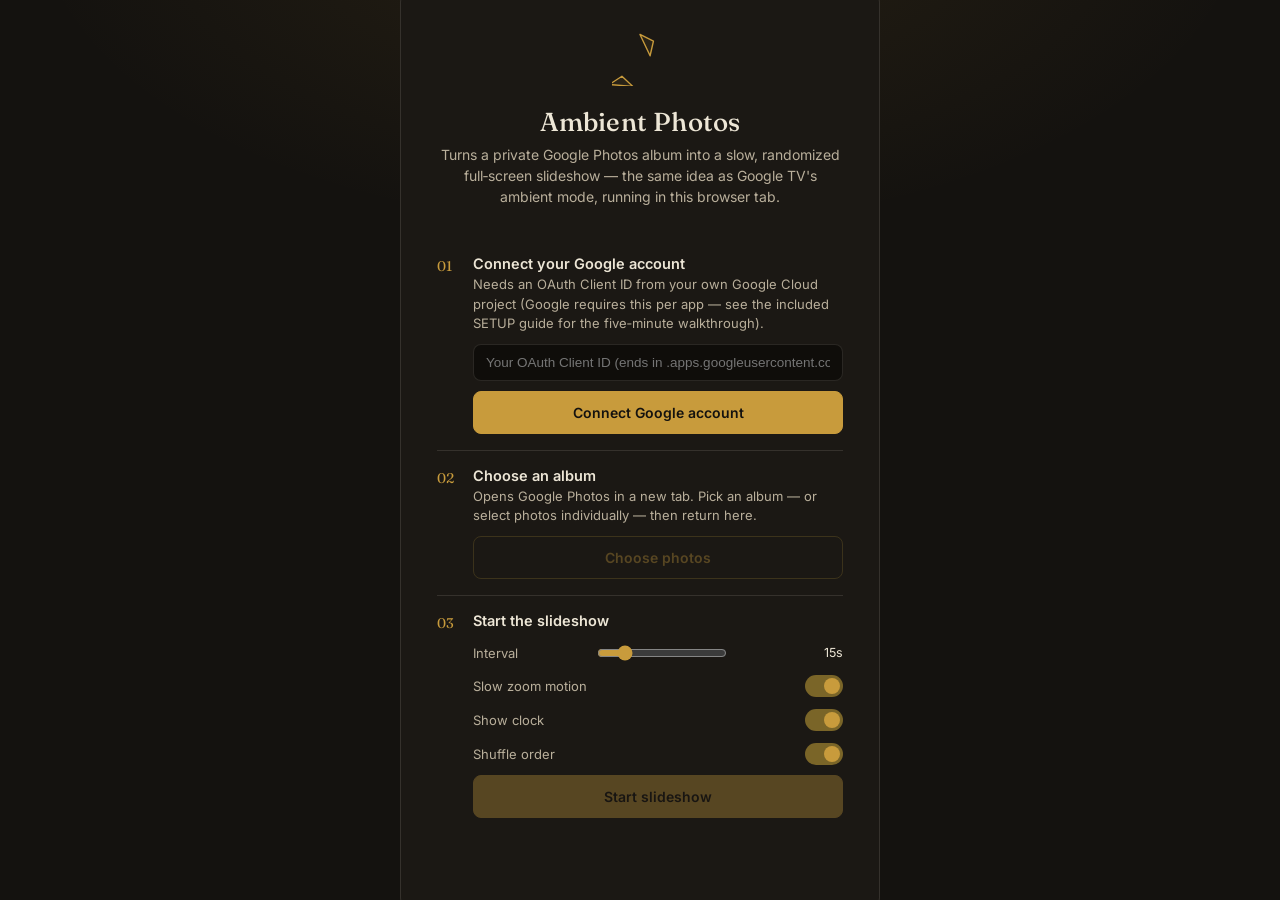
==== projects/ambient-photos.html @ 4c8a3bf1 "add ambient photos app" ====
<!DOCTYPE html>
<html lang="en">
<head>
<meta charset="UTF-8">
<meta name="viewport" content="width=device-width, initial-scale=1.0">
<title>Ambient Photos</title>
<link rel="preconnect" href="https://fonts.googleapis.com">
<link rel="preconnect" href="https://fonts.gstatic.com" crossorigin>
<link href="https://fonts.googleapis.com/css2?family=Fraunces:opsz,wght@9..144,400;9..144,500;9..144,600&family=Inter:wght@400;500;600&display=swap" rel="stylesheet">
<script src="https://accounts.google.com/gsi/client" async defer></script>
<style>
  :root{
    --ink: #EDE6D6;
    --ink-dim: #B9AF9B;
    --charcoal: #14120F;
    --charcoal-2: #1B1814;
    --amber: #C89B3C;
    --amber-dim: #7A6528;
    --line: rgba(237,230,214,0.12);
    --radius: 14px;
    --serif: 'Fraunces', Georgia, serif;
    --sans: 'Inter', -apple-system, sans-serif;
  }
  *{box-sizing:border-box;}
  html,body{
    margin:0; padding:0; width:100%; height:100%;
    background:#000; color:var(--ink); font-family:var(--sans);
    overflow:hidden;
  }
  button{font-family:var(--sans);}

  /* ---------- Setup screen ---------- */
  #setup{
    position:fixed; inset:0;
    background:
      radial-gradient(ellipse 80% 60% at 50% -10%, rgba(200,155,60,0.10), transparent 60%),
      var(--charcoal);
    display:flex; align-items:center; justify-content:center;
    padding:32px; overflow-y:auto;
  }
  .panel{
    width:100%; max-width:480px;
    background:var(--charcoal-2);
    border:1px solid var(--line);
    border-radius:var(--radius);
    padding:40px 36px 32px;
    position:relative;
  }
  .aperture{
    width:56px; height:56px; margin:0 auto 20px;
    display:block;
  }
  .aperture path{
    transform-origin:center;
    transition: transform 900ms cubic-bezier(.2,.8,.2,1), opacity 900ms;
  }
  .panel h1{
    font-family:var(--serif); font-weight:500; font-size:26px;
    text-align:center; margin:0 0 6px; letter-spacing:0.2px;
  }
  .panel .sub{
    text-align:center; color:var(--ink-dim); font-size:14px;
    margin:0 0 32px; line-height:1.5;
  }
  .steps{
    display:flex; flex-direction:column; gap:0;
    margin-bottom:28px;
  }
  .step{
    display:flex; gap:16px; padding:16px 0;
    border-top:1px solid var(--line);
  }
  .step:first-child{border-top:none;}
  .step-num{
    font-family:var(--serif); font-size:14px; color:var(--amber);
    width:20px; flex:none; padding-top:2px;
  }
  .step-body{flex:1; min-width:0;}
  .step-title{font-size:14.5px; font-weight:600; margin-bottom:3px;}
  .step-desc{font-size:13px; color:var(--ink-dim); line-height:1.5;}
  .step-desc a{color:var(--amber); text-decoration:none; border-bottom:1px solid var(--amber-dim);}
  .step.done .step-num{color:#7DBE8C;}
  .step.done .step-title::after{content:" — done"; font-weight:400; color:#7DBE8C; font-size:12px;}

  input[type=text]{
    width:100%; background:#0F0D0A; border:1px solid var(--line);
    border-radius:8px; padding:10px 12px; color:var(--ink);
    font-size:13.5px; margin-top:10px; outline:none;
  }
  input[type=text]:focus{border-color:var(--amber-dim);}

  .btn{
    width:100%; padding:12px 16px; border-radius:8px; border:1px solid var(--amber-dim);
    background:transparent; color:var(--amber); font-size:14px; font-weight:600;
    cursor:pointer; transition:background 150ms, color 150ms; margin-top:10px;
  }
  .btn:hover{background:rgba(200,155,60,0.10);}
  .btn.primary{background:var(--amber); color:#14120F; border-color:var(--amber);}
  .btn.primary:hover{background:#DBAE4F;}
  .btn:disabled{opacity:0.35; cursor:not-allowed;}

  .row{display:flex; align-items:center; justify-content:space-between; gap:12px; margin-top:14px;}
  .row label{font-size:13px; color:var(--ink-dim);}
  .row input[type=range]{width:130px; accent-color:var(--amber);}
  .row .val{font-size:12.5px; color:var(--ink); width:38px; text-align:right;}
  .toggle-row{display:flex; align-items:center; justify-content:space-between; margin-top:12px;}
  .toggle-row label{font-size:13px; color:var(--ink-dim);}
  .switch{position:relative; width:38px; height:22px; flex:none;}
  .switch input{opacity:0; width:0; height:0;}
  .slider-pill{position:absolute; inset:0; background:#39352C; border-radius:999px; cursor:pointer; transition:background 150ms;}
  .slider-pill::before{content:""; position:absolute; width:16px; height:16px; left:3px; top:3px; background:var(--ink); border-radius:50%; transition:transform 150ms;}
  .switch input:checked + .slider-pill{background:var(--amber-dim);}
  .switch input:checked + .slider-pill::before{transform:translateX(16px); background:var(--amber);}

  .status{font-size:12.5px; color:var(--ink-dim); text-align:center; margin-top:18px; min-height:16px;}
  .status.error{color:#D97757;}
  .count-pill{
    display:inline-flex; align-items:center; gap:6px; font-size:12.5px; color:#7DBE8C;
    margin-top:6px;
  }

  /* ---------- Slideshow screen ---------- */
  #stage{
    position:fixed; inset:0; background:#000; display:none;
  }
  .layer{
    position:absolute; inset:0; opacity:0;
    transition:opacity 1400ms ease;
  }
  .layer.active{opacity:1;}
  .layer .bg{
    position:absolute; inset:-4%; background-size:cover; background-position:center;
    filter:blur(38px) brightness(0.55) saturate(1.15);
    transform:scale(1.1);
  }
  .layer .fg{
    position:absolute; inset:0; background-size:contain; background-position:center; background-repeat:no-repeat;
    transform:scale(1);
  }
  .layer.kenburns .fg{ transition: transform linear; }
  .layer.kenburns .bg{ transition: transform linear; }

  #clock{
    position:absolute; left:36px; bottom:30px;
    font-family:var(--serif); font-weight:400; font-size:15px;
    color:rgba(237,230,214,0.72);
    text-shadow:0 1px 6px rgba(0,0,0,0.6);
    letter-spacing:0.3px;
    pointer-events:none;
  }
  #caption{
    position:absolute; right:36px; bottom:30px;
    font-size:12px; color:rgba(237,230,214,0.5);
    text-shadow:0 1px 6px rgba(0,0,0,0.6);
    pointer-events:none; max-width:40%; text-align:right;
  }
  #exit-hint{
    position:absolute; top:22px; right:26px;
    font-size:11.5px; color:rgba(237,230,214,0);
    transition:color 400ms; pointer-events:none;
    letter-spacing:0.3px;
  }
  #stage.show-controls #exit-hint{ color:rgba(237,230,214,0.55); }
  #stage.show-controls #gear{ opacity:1; pointer-events:auto; }
  #gear{
    position:absolute; top:20px; right:20px; width:34px; height:34px;
    border-radius:50%; border:1px solid rgba(237,230,214,0.25); background:rgba(0,0,0,0.35);
    color:var(--ink); font-size:15px; display:flex; align-items:center; justify-content:center;
    opacity:0; pointer-events:none; transition:opacity 400ms; cursor:pointer;
  }
  #loading-msg{
    position:absolute; inset:0; display:flex; align-items:center; justify-content:center;
    color:var(--ink-dim); font-size:13px; font-family:var(--sans);
  }
</style>
</head>
<body>

<div id="setup">
  <div class="panel">
    <svg class="aperture" viewBox="0 0 100 100" fill="none" id="apertureSvg">
      <g id="apertureBlades" stroke="var(--amber)" stroke-width="2.5" stroke-linejoin="round" fill="rgba(200,155,60,0.08)">
        <path d="M50 8 L74 20 L68 46 Z"></path>
        <path d="M50 8 L74 20 L68 46 Z" transform="rotate(60 50 50)"></path>
        <path d="M50 8 L74 20 L68 46 Z" transform="rotate(120 50 50)"></path>
        <path d="M50 8 L74 20 L68 46 Z" transform="rotate(180 50 50)"></path>
        <path d="M50 8 L74 20 L68 46 Z" transform="rotate(240 50 50)"></path>
        <path d="M50 8 L74 20 L68 46 Z" transform="rotate(300 50 50)"></path>
      </g>
    </svg>
    <h1>Ambient Photos</h1>
    <p class="sub">Turns a private Google Photos album into a slow, randomized full‑screen slideshow — the same idea as Google TV's ambient mode, running in this browser tab.</p>

    <div class="steps">
      <div class="step" id="step1">
        <div class="step-num">01</div>
        <div class="step-body">
          <div class="step-title">Connect your Google account</div>
          <div class="step-desc">
            Needs an OAuth Client ID from your own Google Cloud project (Google requires this per app — see the included SETUP guide for the five‑minute walkthrough).
          </div>
          <input type="text" id="clientId" placeholder="Your OAuth Client ID (ends in .apps.googleusercontent.com)">
          <button class="btn primary" id="connectBtn">Connect Google account</button>
        </div>
      </div>

      <div class="step" id="step2">
        <div class="step-num">02</div>
        <div class="step-body">
          <div class="step-title">Choose an album</div>
          <div class="step-desc">Opens Google Photos in a new tab. Pick an album — or select photos individually — then return here.</div>
          <button class="btn" id="pickBtn" disabled>Choose photos</button>
          <div class="count-pill" id="countPill" style="display:none;"></div>
        </div>
      </div>

      <div class="step" id="step3">
        <div class="step-num">03</div>
        <div class="step-body">
          <div class="step-title">Start the slideshow</div>
          <div class="row">
            <label>Interval</label>
            <input type="range" id="interval" min="5" max="60" value="15">
            <div class="val" id="intervalVal">15s</div>
          </div>
          <div class="toggle-row">
            <label>Slow zoom motion</label>
            <label class="switch"><input type="checkbox" id="kenburns" checked><span class="slider-pill"></span></label>
          </div>
          <div class="toggle-row">
            <label>Show clock</label>
            <label class="switch"><input type="checkbox" id="showClock" checked><span class="slider-pill"></span></label>
          </div>
          <div class="toggle-row">
            <label>Shuffle order</label>
            <label class="switch"><input type="checkbox" id="shuffle" checked><span class="slider-pill"></span></label>
          </div>
          <button class="btn primary" id="startBtn" disabled>Start slideshow</button>
        </div>
      </div>
    </div>

    <div class="status" id="statusMsg"></div>
  </div>
</div>

<div id="stage">
  <div id="loading-msg">Loading photos…</div>
  <div class="layer" id="layerA"><div class="bg"></div><div class="fg"></div></div>
  <div class="layer" id="layerB"><div class="bg"></div><div class="fg"></div></div>
  <div id="clock"></div>
  <div id="caption"></div>
  <div id="exit-hint">Move mouse and press Esc for settings</div>
  <div id="gear" title="Back to settings">⚙</div>
</div>

<script>
(function(){
  "use strict";

  const SCOPE = "https://www.googleapis.com/auth/photospicker.mediaitems.readonly";
  const LS_KEY = "ambientPhotosConfig";

  const els = {
    clientId: document.getElementById('clientId'),
    connectBtn: document.getElementById('connectBtn'),
    pickBtn: document.getElementById('pickBtn'),
    startBtn: document.getElementById('startBtn'),
    countPill: document.getElementById('countPill'),
    statusMsg: document.getElementById('statusMsg'),
    interval: document.getElementById('interval'),
    intervalVal: document.getElementById('intervalVal'),
    kenburns: document.getElementById('kenburns'),
    showClock: document.getElementById('showClock'),
    shuffle: document.getElementById('shuffle'),
    step1: document.getElementById('step1'),
    step2: document.getElementById('step2'),
    step3: document.getElementById('step3'),
    setup: document.getElementById('setup'),
    stage: document.getElementById('stage'),
    loadingMsg: document.getElementById('loading-msg'),
    layerA: document.getElementById('layerA'),
    layerB: document.getElementById('layerB'),
    clock: document.getElementById('clock'),
    caption: document.getElementById('caption'),
    gear: document.getElementById('gear'),
    apertureBlades: document.getElementById('apertureBlades'),
  };

  let tokenClient = null;
  let accessToken = null;
  let tokenExpiresAt = 0;
  let sessionId = null;
  let mediaItems = [];      // [{id, baseUrl, width, height}]
  let queue = [];           // shuffled/sequential playback order (indices)
  let queuePos = 0;
  let activeLayer = null;
  let slideTimer = null;
  let clockTimer = null;
  let refreshTimer = null;
  let currentObjectUrls = [];

  function setStatus(msg, isError){
    els.statusMsg.textContent = msg || "";
    els.statusMsg.className = "status" + (isError ? " error" : "");
  }

  function saveConfig(){
    try{
      localStorage.setItem(LS_KEY, JSON.stringify({
        clientId: els.clientId.value.trim(),
        interval: els.interval.value,
        kenburns: els.kenburns.checked,
        showClock: els.showClock.checked,
        shuffle: els.shuffle.checked,
      }));
    }catch(e){}
  }

  function loadConfig(){
    try{
      const raw = localStorage.getItem(LS_KEY);
      if(!raw) return;
      const c = JSON.parse(raw);
      if(c.clientId) els.clientId.value = c.clientId;
      if(c.interval) { els.interval.value = c.interval; els.intervalVal.textContent = c.interval + "s"; }
      if(typeof c.kenburns === 'boolean') els.kenburns.checked = c.kenburns;
      if(typeof c.showClock === 'boolean') els.showClock.checked = c.showClock;
      if(typeof c.shuffle === 'boolean') els.shuffle.checked = c.shuffle;
    }catch(e){}
  }

  els.interval.addEventListener('input', ()=>{
    els.intervalVal.textContent = els.interval.value + "s";
    saveConfig();
  });
  [els.kenburns, els.showClock, els.shuffle].forEach(el=>el.addEventListener('change', saveConfig));
  els.clientId.addEventListener('change', saveConfig);

  // ---------- Step 1: OAuth ----------
  function apertureOpen(open){
    if(!els.apertureBlades) return;
    els.apertureBlades.querySelectorAll('path').forEach((p, i)=>{
      p.style.transform = (open ? 'scale(0.45)' : 'scale(1)');
    });
  }

  function waitForGis(cb){
    if(window.google && google.accounts && google.accounts.oauth2) return cb();
    setTimeout(()=>waitForGis(cb), 150);
  }

  els.connectBtn.addEventListener('click', ()=>{
    const clientId = els.clientId.value.trim();
    if(!clientId){
      setStatus("Paste your OAuth Client ID first — see SETUP guide.", true);
      return;
    }
    saveConfig();
    setStatus("Loading Google sign-in…");
    els.connectBtn.disabled = true;
    waitForGis(()=>{
      try{
        tokenClient = google.accounts.oauth2.initTokenClient({
          client_id: clientId,
          scope: SCOPE,
          callback: (resp)=>{
            els.connectBtn.disabled = false;
            if(resp.error){
              setStatus("Google sign-in failed: " + resp.error, true);
              return;
            }
            accessToken = resp.access_token;
            tokenExpiresAt = Date.now() + (resp.expires_in * 1000);
            apertureOpen(true);
            els.step1.classList.add('done');
            els.pickBtn.disabled = false;
            setStatus("Connected. Now choose an album.");
            scheduleTokenRefresh();
          }
        });
        tokenClient.requestAccessToken({prompt: 'consent'});
      }catch(e){
        els.connectBtn.disabled = false;
        setStatus("Couldn't start Google sign-in — check the Client ID. " + e.message, true);
      }
    });
  });

  function scheduleTokenRefresh(){
    if(refreshTimer) clearTimeout(refreshTimer);
    const msUntilRefresh = Math.max(tokenExpiresAt - Date.now() - 5*60*1000, 10*1000);
    refreshTimer = setTimeout(()=>{
      if(!tokenClient) return;
      tokenClient.requestAccessToken({prompt: ''});
    }, msUntilRefresh);
  }

  function authHeader(){
    return { "Authorization": "Bearer " + accessToken };
  }

  // ---------- Step 2: Picker ----------
  els.pickBtn.addEventListener('click', async ()=>{
    els.pickBtn.disabled = true;
    setStatus("Opening Google Photos…");
    try{
      const res = await fetch("https://photospicker.googleapis.com/v1/sessions", {
        method: "POST",
        headers: Object.assign({"Content-Type":"application/json"}, authHeader()),
        body: "{}"
      });
      if(!res.ok) throw new Error("session create failed (" + res.status + ")");
      const session = await res.json();
      sessionId = session.id;
      const pickerWin = window.open(session.pickerUri, "_blank");
      setStatus("Pick an album or photos in the new tab, then come back here.");
      pollSession(session);
    }catch(e){
      setStatus("Couldn't open the photo picker: " + e.message, true);
      els.pickBtn.disabled = false;
    }
  });

  async function pollSession(session){
    const intervalMs = 3000;
    const deadline = Date.now() + 10*60*1000; // give up after 10 minutes
    (async function poll(){
      if(Date.now() > deadline){
        setStatus("Picker timed out. Click \"Choose photos\" to try again.", true);
        els.pickBtn.disabled = false;
        return;
      }
      try{
        const res = await fetch("https://photospicker.googleapis.com/v1/sessions/" + session.id, {
          headers: authHeader()
        });
        if(!res.ok) throw new Error("poll failed (" + res.status + ")");
        const s = await res.json();
        if(s.mediaItemsSet){
          await loadMediaItems(session.id);
          return;
        }
        setTimeout(poll, intervalMs);
      }catch(e){
        setStatus("Lost contact with the picker: " + e.message, true);
        els.pickBtn.disabled = false;
      }
    })();
  }

  async function loadMediaItems(sid){
    setStatus("Loading your selection…");
    let items = [];
    let pageToken = "";
    try{
      do{
        const url = "https://photospicker.googleapis.com/v1/mediaItems?sessionId=" + encodeURIComponent(sid)
          + "&pageSize=100" + (pageToken ? "&pageToken=" + encodeURIComponent(pageToken) : "");
        const res = await fetch(url, { headers: authHeader() });
        if(!res.ok) throw new Error("list failed (" + res.status + ")");
        const data = await res.json();
        (data.mediaItems || []).forEach(it=>{
          if(it.type === "PHOTO" && it.mediaFile && it.mediaFile.baseUrl){
            items.push({
              id: it.id,
              baseUrl: it.mediaFile.baseUrl,
              filename: it.mediaFile.filename || "",
            });
          }
        });
        pageToken = data.nextPageToken || "";
      } while(pageToken);

      if(items.length === 0){
        setStatus("No photos found in that selection — videos are skipped for now. Try again.", true);
        els.pickBtn.disabled = false;
        return;
      }

      mediaItems = items;
      sessionId = sid;
      els.step2.classList.add('done');
      els.countPill.style.display = "inline-flex";
      els.countPill.textContent = "● " + items.length + " photo" + (items.length===1?"":"s") + " ready";
      els.pickBtn.disabled = false;
      els.pickBtn.textContent = "Choose different photos";
      els.startBtn.disabled = false;
      setStatus("Ready. Start the slideshow whenever you like.");
    }catch(e){
      setStatus("Couldn't load the selected photos: " + e.message, true);
      els.pickBtn.disabled = false;
    }
  }

  // Refresh baseUrls periodically (they expire ~60 min after being issued)
  async function refreshBaseUrls(){
    if(!sessionId) return;
    try{
      await loadMediaItemsSilently(sessionId);
    }catch(e){
      console.warn("baseUrl refresh failed", e);
    }
  }

  async function loadMediaItemsSilently(sid){
    let items = [];
    let pageToken = "";
    do{
      const url = "https://photospicker.googleapis.com/v1/mediaItems?sessionId=" + encodeURIComponent(sid)
        + "&pageSize=100" + (pageToken ? "&pageToken=" + encodeURIComponent(pageToken) : "");
      const res = await fetch(url, { headers: authHeader() });
      if(!res.ok) throw new Error("refresh failed (" + res.status + ")");
      const data = await res.json();
      (data.mediaItems || []).forEach(it=>{
        if(it.type === "PHOTO" && it.mediaFile && it.mediaFile.baseUrl){
          items.push({ id: it.id, baseUrl: it.mediaFile.baseUrl, filename: it.mediaFile.filename || "" });
        }
      });
      pageToken = data.nextPageToken || "";
    } while(pageToken);
    if(items.length){
      mediaItems = items;
      buildQueue(false); // keep playback going, just refresh urls without reshuffling from scratch
    }
  }

  // ---------- Step 3: Slideshow ----------
  function buildQueue(reset){
    const idx = mediaItems.map((_,i)=>i);
    if(els.shuffle.checked){
      for(let i=idx.length-1;i>0;i--){
        const j = Math.floor(Math.random()*(i+1));
        [idx[i],idx[j]] = [idx[j],idx[i]];
      }
    }
    queue = idx;
    if(reset) queuePos = 0;
    if(queuePos >= queue.length) queuePos = 0;
  }

  els.startBtn.addEventListener('click', ()=>{
    if(mediaItems.length === 0) return;
    saveConfig();
    els.setup.style.display = "none";
    els.stage.style.display = "block";
    buildQueue(true);
    startClock();
    requestFullscreen();
    advanceSlide();
    slideTimer = setInterval(advanceSlide, parseInt(els.interval.value,10)*1000);
    // Refresh base URLs every 45 minutes so long ambient runs don't stall
    setInterval(refreshBaseUrls, 45*60*1000);
  });

  function requestFullscreen(){
    const el = document.documentElement;
    const req = el.requestFullscreen || el.webkitRequestFullscreen || el.mozRequestFullScreen;
    if(req) { try{ req.call(el); }catch(e){} }
  }

  function startClock(){
    function tick(){
      if(!els.showClock.checked){ els.clock.textContent = ""; return; }
      const d = new Date();
      let h = d.getHours(); const m = d.getMinutes();
      const ampm = h >= 12 ? "PM" : "AM";
      h = h % 12; if(h === 0) h = 12;
      els.clock.textContent = h + ":" + String(m).padStart(2,'0') + " " + ampm;
    }
    tick();
    clockTimer = setInterval(tick, 15000);
  }

  async function fetchImageObjectUrl(baseUrl, w, h){
    const url = baseUrl + "=w" + w + "-h" + h;
    const res = await fetch(url, { headers: authHeader() });
    if(!res.ok) throw new Error("image fetch failed (" + res.status + ")");
    const blob = await res.blob();
    return URL.createObjectURL(blob);
  }

  async function advanceSlide(){
    if(queue.length === 0) return;
    if(queuePos >= queue.length){ buildQueue(true); }
    const item = mediaItems[queue[queuePos]];
    queuePos++;

    const w = Math.min(window.innerWidth * (window.devicePixelRatio||1), 2560) | 0;
    const h = Math.min(window.innerHeight * (window.devicePixelRatio||1), 1600) | 0;

    let objUrl;
    try{
      objUrl = await fetchImageObjectUrl(item.baseUrl, w, h);
    }catch(e){
      console.warn("Skipping photo (fetch failed):", e.message);
      if(queue.length > 1) advanceSlide();
      return;
    }

    const incoming = (activeLayer === els.layerA) ? els.layerB : els.layerA;
    const outgoing = (activeLayer === els.layerA) ? els.layerA : els.layerB;

    els.loadingMsg.style.display = "none";

    const bg = incoming.querySelector('.bg');
    const fg = incoming.querySelector('.fg');
    bg.style.backgroundImage = "url(" + objUrl + ")";
    fg.style.backgroundImage = "url(" + objUrl + ")";

    incoming.classList.toggle('kenburns', els.kenburns.checked);
    if(els.kenburns.checked){
      const dur = (parseInt(els.interval.value,10) + 1.4) + "s";
      bg.style.transition = "none"; fg.style.transition = "none";
      const startScale = 1.0 + Math.random()*0.02;
      bg.style.transform = "scale(" + (1.1) + ")";
      fg.style.transform = "scale(" + startScale + ")";
      // force reflow
      void fg.offsetWidth;
      bg.style.transition = "transform " + dur + " linear";
      fg.style.transition = "transform " + dur + " linear";
      const endScale = startScale + 0.06 + Math.random()*0.04;
      requestAnimationFrame(()=>{
        bg.style.transform = "scale(" + (1.16) + ")";
        fg.style.transform = "scale(" + endScale + ")";
      });
    } else {
      bg.style.transition = "none"; fg.style.transition = "none";
      bg.style.transform = "scale(1.1)";
      fg.style.transform = "scale(1)";
    }

    els.caption.textContent = item.filename || "";

    incoming.classList.add('active');
    outgoing.classList.remove('active');
    activeLayer = incoming;

    // Clean up old blob URLs after the crossfade finishes
    currentObjectUrls.push(objUrl);
    if(currentObjectUrls.length > 3){
      const old = currentObjectUrls.shift();
      setTimeout(()=>URL.revokeObjectURL(old), 2000);
    }
  }

  // ---------- Exit / settings ----------
  let idleTimer;
  els.stage.addEventListener('mousemove', ()=>{
    els.stage.classList.add('show-controls');
    clearTimeout(idleTimer);
    idleTimer = setTimeout(()=>els.stage.classList.remove('show-controls'), 3000);
  });
  els.gear.addEventListener('click', backToSetup);
  document.addEventListener('keydown', (e)=>{
    if(e.key === 'Escape' && els.stage.style.display === 'block') backToSetup();
  });

  function backToSetup(){
    if(slideTimer) clearInterval(slideTimer);
    if(clockTimer) clearInterval(clockTimer);
    els.stage.style.display = "none";
    els.setup.style.display = "flex";
    if(document.exitFullscreen) { try{ document.exitFullscreen(); }catch(e){} }
  }

  loadConfig();
})();
</script>
</body>
</html>
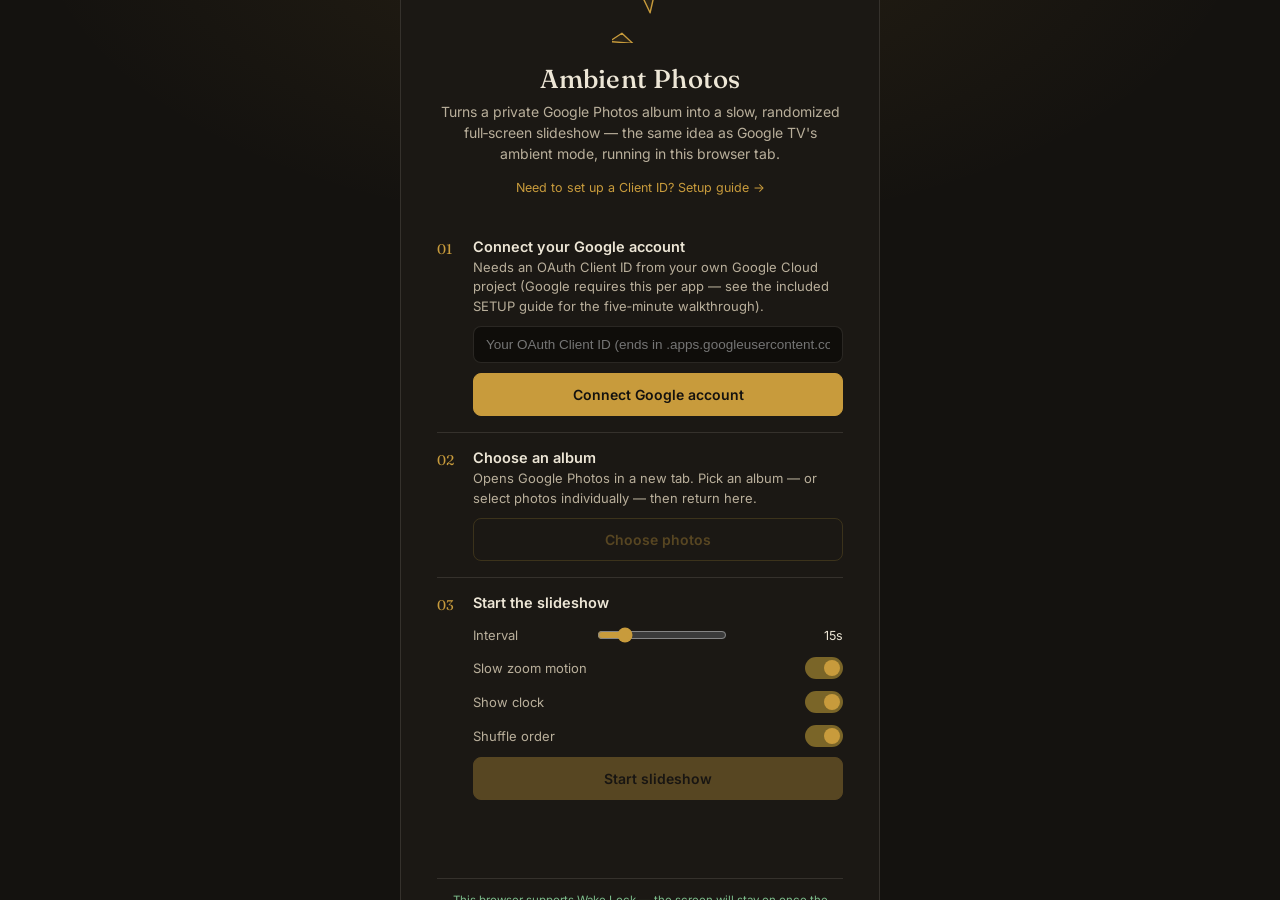
==== commit 74d1693f: "Remove ambientapi version. Feature add to Ambient photos" ====
--- a/projects/ambient-photos.html
+++ b/projects/ambient-photos.html
@@ -118,6 +118,43 @@
     display:inline-flex; align-items:center; gap:6px; font-size:12.5px; color:#7DBE8C;
     margin-top:6px;
   }
+  .wakelock-note{ font-size:11.5px; color:var(--ink-dim); text-align:center; margin-top:18px; padding-top:14px; border-top:1px solid var(--line); }
+  .wakelock-note.ok{color:#7DBE8C;}
+  .wakelock-note.bad{color:#D97757;}
+
+  .help-link{
+    display:block; text-align:center; font-size:12.5px; color:var(--amber);
+    text-decoration:none; border-bottom:1px solid transparent; margin:-16px 0 26px;
+    cursor:pointer; background:none; border-width:0 0 1px 0; border-style:solid; border-color:transparent;
+    width:auto; padding:0;
+  }
+  .help-link:hover{ border-color:var(--amber-dim); }
+
+  /* ---------- Setup guide overlay ---------- */
+  #helpOverlay{
+    position:fixed; inset:0; background:rgba(10,9,7,0.82); backdrop-filter:blur(3px);
+    display:none; align-items:center; justify-content:center; padding:32px; z-index:50;
+  }
+  #helpOverlay.open{ display:flex; }
+  .help-panel{
+    width:100%; max-width:600px; max-height:82vh; overflow-y:auto;
+    background:var(--charcoal-2); border:1px solid var(--line); border-radius:var(--radius);
+    padding:32px 34px; position:relative;
+  }
+  .help-panel h2{ font-family:var(--serif); font-weight:500; font-size:20px; margin:26px 0 8px; }
+  .help-panel h2:first-of-type{ margin-top:0; }
+  .help-panel p{ font-size:13.5px; color:var(--ink-dim); line-height:1.6; margin:0 0 10px; }
+  .help-panel ol,.help-panel ul{ font-size:13.5px; color:var(--ink-dim); line-height:1.7; margin:0 0 10px; padding-left:20px; }
+  .help-panel li{ margin-bottom:4px; }
+  .help-panel code{ background:#0F0D0A; border:1px solid var(--line); border-radius:4px; padding:1px 6px; font-size:12.5px; color:var(--amber); }
+  .help-panel a{ color:var(--amber); }
+  .help-panel strong{ color:var(--ink); }
+  .help-close{
+    position:absolute; top:18px; right:18px; width:30px; height:30px; border-radius:50%;
+    border:1px solid var(--line); background:transparent; color:var(--ink-dim);
+    font-size:14px; cursor:pointer; display:flex; align-items:center; justify-content:center;
+  }
+  .help-close:hover{ color:var(--ink); border-color:var(--amber-dim); }
 
   /* ---------- Slideshow screen ---------- */
   #stage{
@@ -160,8 +197,29 @@
     transition:color 400ms; pointer-events:none;
     letter-spacing:0.3px;
   }
+  #wakeDot{
+    position:absolute; top:24px; left:26px;
+    font-size:11.5px; color:rgba(237,230,214,0);
+    transition:color 400ms; pointer-events:none;
+    display:flex; align-items:center; gap:6px; letter-spacing:0.3px;
+  }
+  #wakeDot .dot{ width:6px; height:6px; border-radius:50%; background:#7DBE8C; flex:none; }
+  #wakeDot.off .dot{ background:#D97757; }
   #stage.show-controls #exit-hint{ color:rgba(237,230,214,0.55); }
+  #stage.show-controls #wakeDot{ color:rgba(237,230,214,0.55); }
   #stage.show-controls #gear{ opacity:1; pointer-events:auto; }
+  #controls{
+    position:absolute; bottom:28px; left:50%; transform:translateX(-50%);
+    display:flex; gap:12px;
+    opacity:0; pointer-events:none; transition:opacity 400ms;
+  }
+  #stage.show-controls #controls{ opacity:1; pointer-events:auto; }
+  .ctrl-btn{
+    width:42px; height:42px; border-radius:50%; border:1px solid rgba(237,230,214,0.25);
+    background:rgba(0,0,0,0.4); color:var(--ink); font-size:16px; cursor:pointer;
+    display:flex; align-items:center; justify-content:center; transition:background 150ms;
+  }
+  .ctrl-btn:hover{ background:rgba(0,0,0,0.6); }
   #gear{
     position:absolute; top:20px; right:20px; width:34px; height:34px;
     border-radius:50%; border:1px solid rgba(237,230,214,0.25); background:rgba(0,0,0,0.35);
@@ -190,6 +248,7 @@
     </svg>
     <h1>Ambient Photos</h1>
     <p class="sub">Turns a private Google Photos album into a slow, randomized full‑screen slideshow — the same idea as Google TV's ambient mode, running in this browser tab.</p>
+    <span class="help-link" id="helpTrigger">Need to set up a Client ID? Setup guide →</span>
 
     <div class="steps">
       <div class="step" id="step1">
@@ -241,6 +300,56 @@
     </div>
 
     <div class="status" id="statusMsg"></div>
+    <div class="wakelock-note" id="wakelockNote">Checking Wake Lock support…</div>
+  </div>
+</div>
+
+<div id="helpOverlay">
+  <div class="help-panel">
+    <button class="help-close" id="helpClose" title="Close">✕</button>
+    <h2>Getting a Client ID</h2>
+    <p>Private albums require Google's sign-in, and Google requires every app to have its own OAuth Client ID from a free Google Cloud project. This is a one-time, five-minute setup.</p>
+
+    <h2>1. Create a project</h2>
+    <ol>
+      <li>Go to <a href="https://console.cloud.google.com/" target="_blank">console.cloud.google.com</a> and sign in.</li>
+      <li>Click the project dropdown (top left) → <strong>New Project</strong>.</li>
+      <li>Name it anything (e.g. "Ambient Photos") → <strong>Create</strong>.</li>
+    </ol>
+
+    <h2>2. Enable the Photos Picker API</h2>
+    <ol>
+      <li>Go to <strong>APIs &amp; Services → Library</strong>.</li>
+      <li>Search for <strong>Google Photos Picker API</strong> and click <strong>Enable</strong>.</li>
+    </ol>
+
+    <h2>3. Configure the OAuth consent screen</h2>
+    <ol>
+      <li><strong>APIs &amp; Services → OAuth consent screen</strong> → choose <strong>External</strong> → <strong>Create</strong>.</li>
+      <li>Fill in an app name and your email for support/developer contact, then continue through the remaining steps.</li>
+      <li>On the <strong>Test users</strong> step, add your own Google account's email. This lets you use the app without Google reviewing it.</li>
+    </ol>
+
+    <h2>4. Create the OAuth Client ID</h2>
+    <ol>
+      <li><strong>APIs &amp; Services → Credentials → Create Credentials → OAuth client ID</strong>.</li>
+      <li>Application type: <strong>Web application</strong>.</li>
+      <li>Under <strong>Authorized JavaScript origins</strong>, add the address you'll open this page from — <code>http://localhost:8000</code> for local use, or <code>https://yourusername.github.io</code> if hosting on GitHub Pages.</li>
+      <li>Click <strong>Create</strong> and copy the Client ID (ends in <code>.apps.googleusercontent.com</code>) into the field on this page.</li>
+    </ol>
+
+    <h2>5. Run the page over http(s)</h2>
+    <p>Google's sign-in needs <code>http://</code> or <code>https://</code> — opening the file directly (<code>file://</code>) won't work.</p>
+    <ul>
+      <li><strong>Locally:</strong> <code>python3 -m http.server 8000</code> in the folder, then open <code>http://localhost:8000/ambient-photos.html</code>.</li>
+      <li><strong>GitHub Pages:</strong> push the file to a repo, enable Pages in Settings, and open the resulting <code>https://yourusername.github.io/...</code> URL. Add that origin in step 4 above.</li>
+    </ul>
+
+    <h2>First sign-in warning</h2>
+    <p>Google will show an "unverified app" warning the first time — expected for a personal project. Click <strong>Advanced → Go to Ambient Photos (unsafe)</strong> to continue. It's safe: it's your own app, and only accounts you added as test users can sign in.</p>
+
+    <h2>Finding shared albums</h2>
+    <p>The photo picker doesn't browse albums — it opens showing recent photos. Use its search box and type the shared album's name to bring up its photos, then select them.</p>
   </div>
 </div>
 
@@ -250,8 +359,14 @@
   <div class="layer" id="layerB"><div class="bg"></div><div class="fg"></div></div>
   <div id="clock"></div>
   <div id="caption"></div>
+  <div id="wakeDot"><span class="dot"></span><span id="wakeLabel">Screen awake</span></div>
   <div id="exit-hint">Move mouse and press Esc for settings</div>
   <div id="gear" title="Back to settings">⚙</div>
+  <div id="controls">
+    <button class="ctrl-btn" id="prevBtn" title="Previous photo">⏮</button>
+    <button class="ctrl-btn" id="playPauseBtn" title="Pause">⏸</button>
+    <button class="ctrl-btn" id="nextBtn" title="Next photo">⏭</button>
+  </div>
 </div>
 
 <script>
@@ -285,6 +400,15 @@
     caption: document.getElementById('caption'),
     gear: document.getElementById('gear'),
     apertureBlades: document.getElementById('apertureBlades'),
+    wakeDot: document.getElementById('wakeDot'),
+    wakeLabel: document.getElementById('wakeLabel'),
+    wakelockNote: document.getElementById('wakelockNote'),
+    helpTrigger: document.getElementById('helpTrigger'),
+    helpOverlay: document.getElementById('helpOverlay'),
+    helpClose: document.getElementById('helpClose'),
+    prevBtn: document.getElementById('prevBtn'),
+    playPauseBtn: document.getElementById('playPauseBtn'),
+    nextBtn: document.getElementById('nextBtn'),
   };
 
   let tokenClient = null;
@@ -299,6 +423,11 @@
   let clockTimer = null;
   let refreshTimer = null;
   let currentObjectUrls = [];
+  let wakeLock = null;
+  let history = [];       // [{item, objUrl}] in the order actually displayed
+  let historyPos = -1;    // index into history currently on screen
+  let isPaused = false;
+  const MAX_HISTORY = 40;
 
   function setStatus(msg, isError){
     els.statusMsg.textContent = msg || "";
@@ -525,6 +654,49 @@
     }
   }
 
+  // ---------- Wake Lock (keeps the screen from sleeping during the slideshow) ----------
+  async function requestWakeLock(){
+    if(!('wakeLock' in navigator)){
+      els.wakeDot.classList.add('off');
+      els.wakeLabel.textContent = "Wake Lock unsupported";
+      return;
+    }
+    try{
+      wakeLock = await navigator.wakeLock.request('screen');
+      els.wakeDot.classList.remove('off');
+      els.wakeLabel.textContent = "Screen awake";
+      wakeLock.addEventListener('release', ()=>{
+        els.wakeDot.classList.add('off');
+        els.wakeLabel.textContent = "Wake lock released";
+      });
+    }catch(e){
+      els.wakeDot.classList.add('off');
+      els.wakeLabel.textContent = "Wake lock failed";
+      console.warn("wake lock error:", e);
+    }
+  }
+  document.addEventListener('visibilitychange', async ()=>{
+    // Wake locks are auto-released when the tab is hidden; re-acquire when shown again.
+    if(document.visibilityState === 'visible' && els.stage.style.display === 'block'){
+      await requestWakeLock();
+    }
+  });
+  function checkWakeLockSupport(){
+    if('wakeLock' in navigator){
+      els.wakelockNote.textContent = "This browser supports Wake Lock — the screen will stay on once the slideshow starts.";
+      els.wakelockNote.classList.add('ok');
+    } else {
+      els.wakelockNote.textContent = "This browser doesn't support the Wake Lock API — the screen may still sleep. Chrome, Edge, and recent Safari all support it.";
+      els.wakelockNote.classList.add('bad');
+    }
+  }
+
+  // ---------- Setup guide overlay ----------
+  els.helpTrigger.addEventListener('click', ()=> els.helpOverlay.classList.add('open'));
+  els.helpClose.addEventListener('click', ()=> els.helpOverlay.classList.remove('open'));
+  els.helpOverlay.addEventListener('click', (e)=>{ if(e.target === els.helpOverlay) els.helpOverlay.classList.remove('open'); });
+  document.addEventListener('keydown', (e)=>{ if(e.key === 'Escape' && els.helpOverlay.classList.contains('open')) els.helpOverlay.classList.remove('open'); });
+
   // ---------- Step 3: Slideshow ----------
   function buildQueue(reset){
     const idx = mediaItems.map((_,i)=>i);
@@ -539,16 +711,19 @@
     if(queuePos >= queue.length) queuePos = 0;
   }
 
-  els.startBtn.addEventListener('click', ()=>{
+  els.startBtn.addEventListener('click', async ()=>{
     if(mediaItems.length === 0) return;
     saveConfig();
     els.setup.style.display = "none";
     els.stage.style.display = "block";
     buildQueue(true);
+    history = []; historyPos = -1; isPaused = false;
+    els.playPauseBtn.textContent = "⏸"; els.playPauseBtn.title = "Pause";
     startClock();
     requestFullscreen();
-    advanceSlide();
-    slideTimer = setInterval(advanceSlide, parseInt(els.interval.value,10)*1000);
+    await requestWakeLock();
+    goForward();
+    resetAutoTimer();
     // Refresh base URLs every 45 minutes so long ambient runs don't stall
     setInterval(refreshBaseUrls, 45*60*1000);
   });
@@ -580,48 +755,43 @@
     return URL.createObjectURL(blob);
   }
 
-  async function advanceSlide(){
-    if(queue.length === 0) return;
-    if(queuePos >= queue.length){ buildQueue(true); }
-    const item = mediaItems[queue[queuePos]];
-    queuePos++;
-
-    const w = Math.min(window.innerWidth * (window.devicePixelRatio||1), 2560) | 0;
-    const h = Math.min(window.innerHeight * (window.devicePixelRatio||1), 1600) | 0;
-
-    let objUrl;
-    try{
-      objUrl = await fetchImageObjectUrl(item.baseUrl, w, h);
-    }catch(e){
-      console.warn("Skipping photo (fetch failed):", e.message);
-      if(queue.length > 1) advanceSlide();
-      return;
-    }
-
+  function trimHistory(){
+    while(history.length > MAX_HISTORY){
+      const removed = history.shift();
+      historyPos--;
+      // Don't revoke if this is somehow still the one on screen
+      if(!activeLayer || activeLayer.dataset.objUrl !== removed.objUrl){
+        URL.revokeObjectURL(removed.objUrl);
+      }
+    }
+  }
+
+  function renderSlide(entry){
+    const item = entry.item, objUrl = entry.objUrl;
     const incoming = (activeLayer === els.layerA) ? els.layerB : els.layerA;
     const outgoing = (activeLayer === els.layerA) ? els.layerA : els.layerB;
 
-    els.loadingMsg.style.display = "none";
+    document.getElementById('loading-msg').style.display = "none";
 
     const bg = incoming.querySelector('.bg');
     const fg = incoming.querySelector('.fg');
     bg.style.backgroundImage = "url(" + objUrl + ")";
     fg.style.backgroundImage = "url(" + objUrl + ")";
+    incoming.dataset.objUrl = objUrl;
 
     incoming.classList.toggle('kenburns', els.kenburns.checked);
     if(els.kenburns.checked){
       const dur = (parseInt(els.interval.value,10) + 1.4) + "s";
       bg.style.transition = "none"; fg.style.transition = "none";
       const startScale = 1.0 + Math.random()*0.02;
-      bg.style.transform = "scale(" + (1.1) + ")";
+      bg.style.transform = "scale(1.1)";
       fg.style.transform = "scale(" + startScale + ")";
-      // force reflow
       void fg.offsetWidth;
       bg.style.transition = "transform " + dur + " linear";
       fg.style.transition = "transform " + dur + " linear";
       const endScale = startScale + 0.06 + Math.random()*0.04;
       requestAnimationFrame(()=>{
-        bg.style.transform = "scale(" + (1.16) + ")";
+        bg.style.transform = "scale(1.16)";
         fg.style.transform = "scale(" + endScale + ")";
       });
     } else {
@@ -631,18 +801,72 @@
     }
 
     els.caption.textContent = item.filename || "";
-
     incoming.classList.add('active');
     outgoing.classList.remove('active');
     activeLayer = incoming;
-
-    // Clean up old blob URLs after the crossfade finishes
-    currentObjectUrls.push(objUrl);
-    if(currentObjectUrls.length > 3){
-      const old = currentObjectUrls.shift();
-      setTimeout(()=>URL.revokeObjectURL(old), 2000);
-    }
-  }
+  }
+
+  async function goForward(){
+    if(historyPos < history.length - 1){
+      historyPos++;
+      renderSlide(history[historyPos]);
+      return;
+    }
+    if(queue.length === 0) return;
+    if(queuePos >= queue.length){ buildQueue(true); }
+    const item = mediaItems[queue[queuePos]];
+    queuePos++;
+
+    const w = Math.min(window.innerWidth * (window.devicePixelRatio||1), 2560) | 0;
+    const h = Math.min(window.innerHeight * (window.devicePixelRatio||1), 1600) | 0;
+
+    let objUrl;
+    try{
+      objUrl = await fetchImageObjectUrl(item.baseUrl, w, h);
+    }catch(e){
+      console.warn("Skipping photo (fetch failed):", e.message);
+      if(queue.length > 1) return goForward();
+      return;
+    }
+
+    history.push({ item, objUrl });
+    trimHistory();
+    historyPos = history.length - 1;
+    renderSlide(history[historyPos]);
+  }
+
+  function goBack(){
+    if(historyPos <= 0) return;
+    historyPos--;
+    renderSlide(history[historyPos]);
+  }
+
+  function resetAutoTimer(){
+    if(slideTimer) clearInterval(slideTimer);
+    if(isPaused) return;
+    slideTimer = setInterval(()=>{ goForward(); }, parseInt(els.interval.value,10)*1000);
+  }
+
+  els.playPauseBtn.addEventListener('click', ()=>{
+    isPaused = !isPaused;
+    if(isPaused){
+      if(slideTimer) clearInterval(slideTimer);
+      els.playPauseBtn.textContent = "▶";
+      els.playPauseBtn.title = "Play";
+    } else {
+      els.playPauseBtn.textContent = "⏸";
+      els.playPauseBtn.title = "Pause";
+      resetAutoTimer();
+    }
+  });
+  els.nextBtn.addEventListener('click', ()=>{
+    goForward();
+    resetAutoTimer();
+  });
+  els.prevBtn.addEventListener('click', ()=>{
+    goBack();
+    resetAutoTimer();
+  });
 
   // ---------- Exit / settings ----------
   let idleTimer;
@@ -659,13 +883,18 @@
   function backToSetup(){
     if(slideTimer) clearInterval(slideTimer);
     if(clockTimer) clearInterval(clockTimer);
+    if(wakeLock){ try{ wakeLock.release(); }catch(e){} wakeLock = null; }
+    history.forEach(h=>URL.revokeObjectURL(h.objUrl));
+    history = []; historyPos = -1; isPaused = false;
+    els.playPauseBtn.textContent = "⏸"; els.playPauseBtn.title = "Pause";
     els.stage.style.display = "none";
     els.setup.style.display = "flex";
     if(document.exitFullscreen) { try{ document.exitFullscreen(); }catch(e){} }
   }
 
   loadConfig();
+  checkWakeLockSupport();
 })();
 </script>
 </body>
-</html>
+</html>
